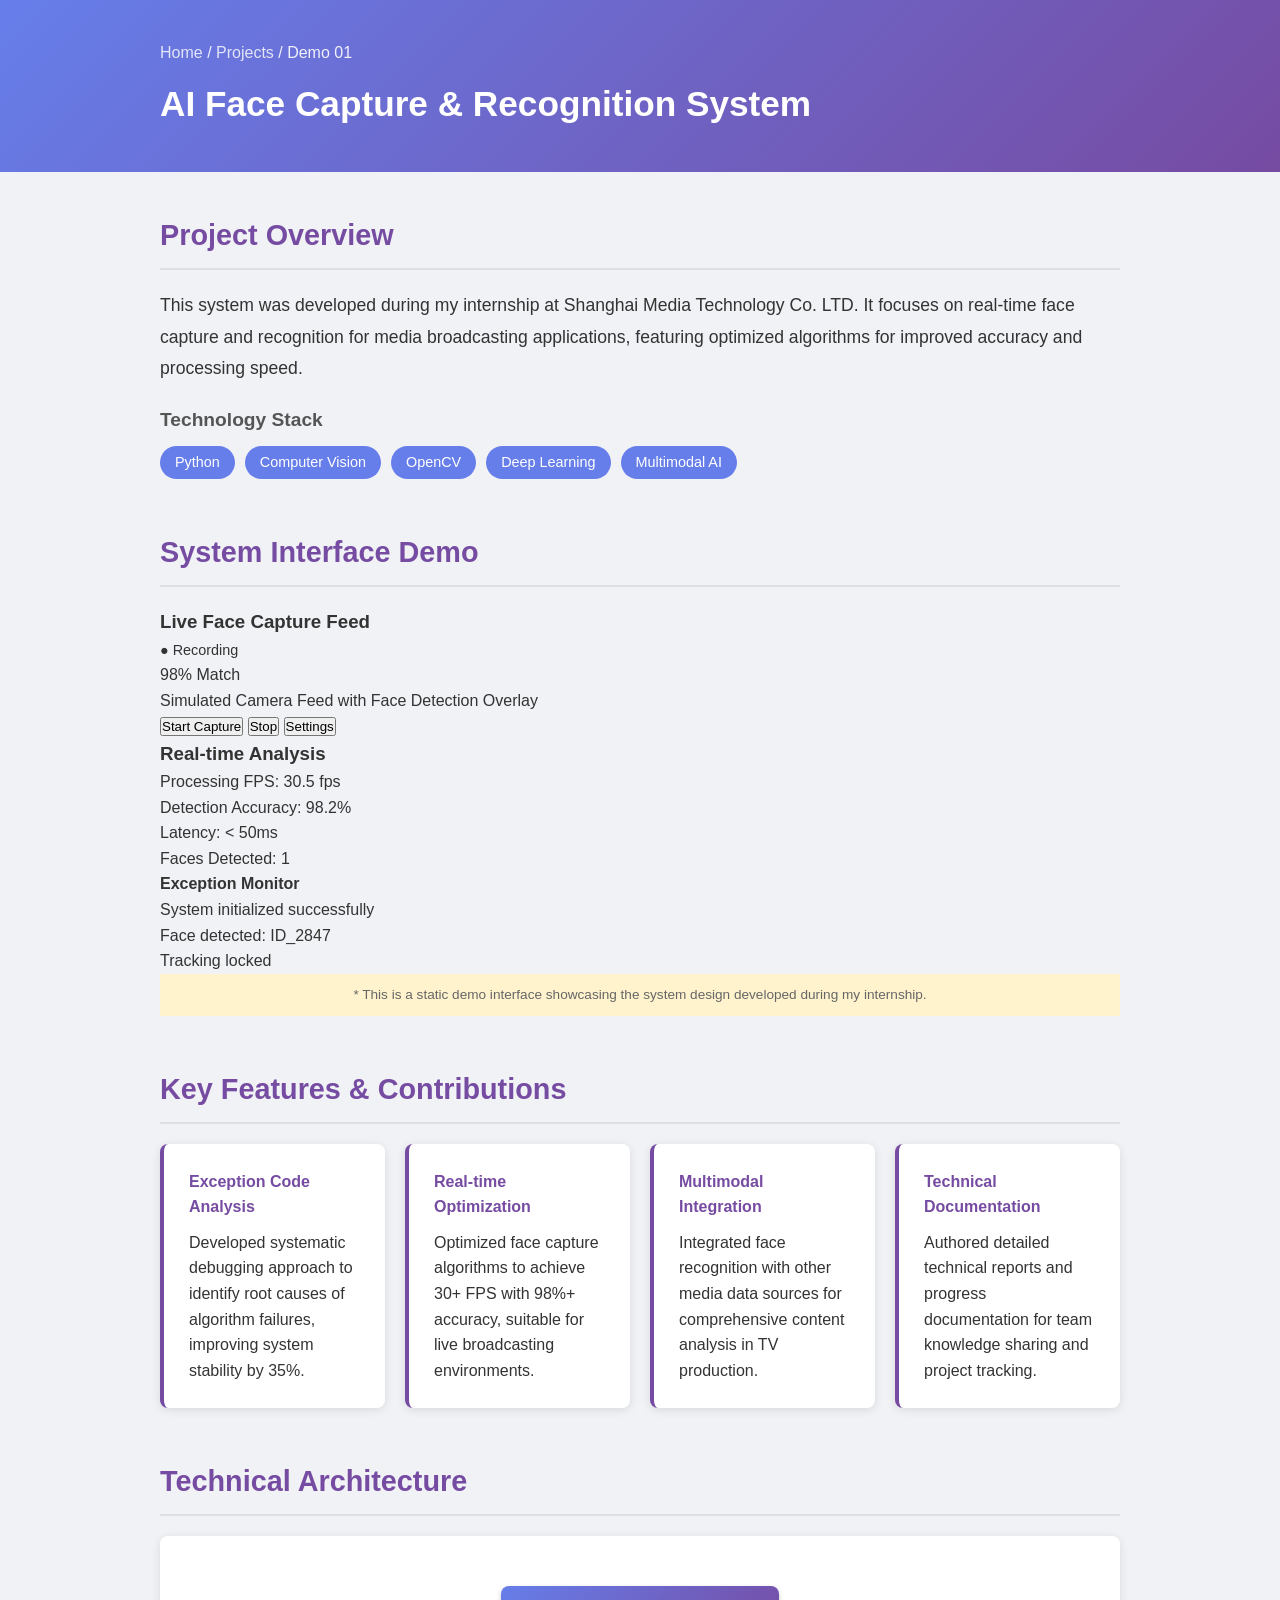
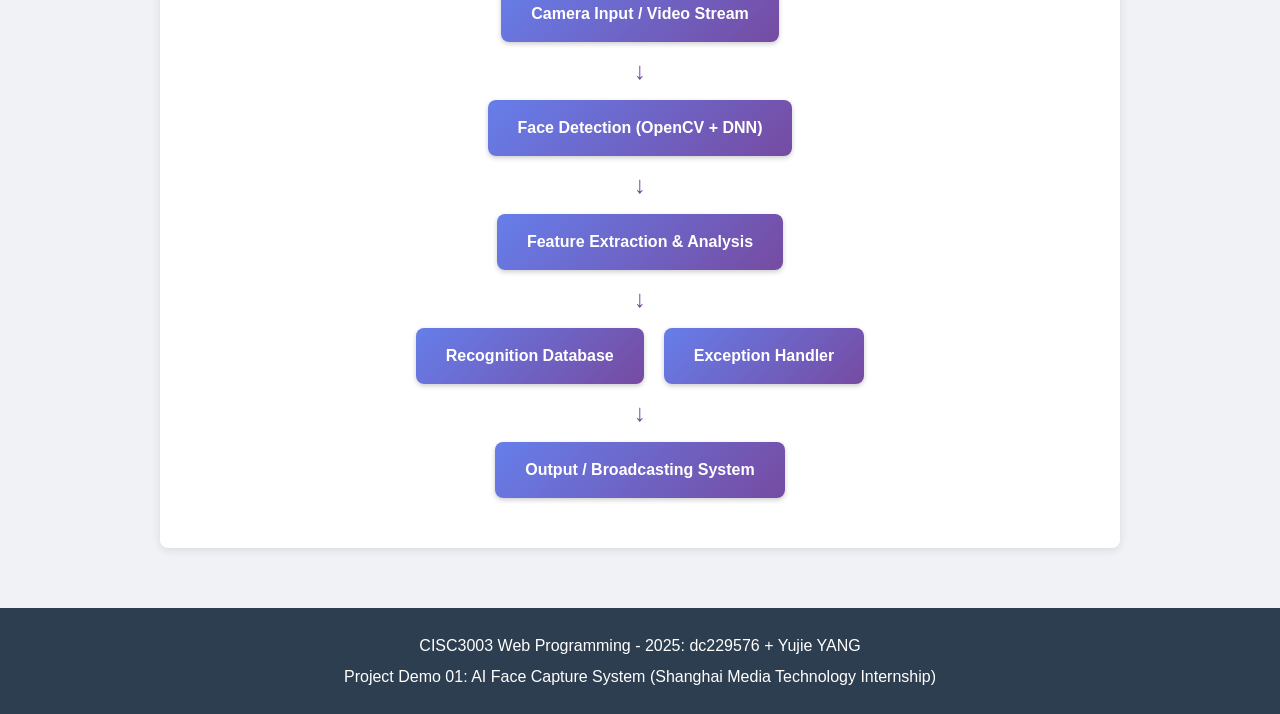
==== CISC3003-dc22982-indhassignment/cisc3003-IndAssgn-demo01.html @ 084a3706 "Add files via upload" ====
<!DOCTYPE html>
<html lang="en">
<head>
    <meta charset="UTF-8">
    <meta name="viewport" content="width=device-width, initial-scale=1.0">
    <title>Demo 01: AI Face Capture System</title>
    <link rel="stylesheet" href="css/cisc3003-IndAssgn-demo01.css">
</head>
<body>
    <header class="demo-header">
        <div class="container">
            <nav class="breadcrumb">
                <a href="cisc3003-IndAssgn.html">Home</a> / 
                <a href="cisc3003-IndAssgn-projects.html">Projects</a> / Demo 01
            </nav>
            <h1>AI Face Capture & Recognition System</h1>
        </div>
    </header>

    <main class="container">
        <section class="demo-intro">
            <h2>Project Overview</h2>
            <p>This system was developed during my internship at Shanghai Media Technology Co. LTD. It focuses on real-time face capture and recognition for media broadcasting applications, featuring optimized algorithms for improved accuracy and processing speed.</p>
            
            <div class="tech-stack">
                <h3>Technology Stack</h3>
                <div class="tech-tags">
                    <span class="tech">Python</span>
                    <span class="tech">Computer Vision</span>
                    <span class="tech">OpenCV</span>
                    <span class="tech">Deep Learning</span>
                    <span class="tech">Multimodal AI</span>
                </div>
            </div>
        </section>

        <section class="demo-interface">
            <h2>System Interface Demo</h2>
            <div class="system-container">
                <div class="camera-feed">
                    <div class="feed-header">
                        <h3>Live Face Capture Feed</h3>
                        <span class="status active">● Recording</span>
                    </div>
                    <div class="video-placeholder">
                        <div class="face-overlay">
                            <div class="face-box" style="top: 30%; left: 35%; width: 30%; height: 40%;">
                                <span class="confidence">98% Match</span>
                                <div class="landmarks">
                                    <div class="landmark" style="top: 30%; left: 30%;"></div>
                                    <div class="landmark" style="top: 30%; left: 70%;"></div>
                                    <div class="landmark" style="top: 60%; left: 50%;"></div>
                                </div>
                            </div>
                        </div>
                        <p class="feed-note">Simulated Camera Feed with Face Detection Overlay</p>
                    </div>
                    <div class="feed-controls">
                        <button class="control-btn">Start Capture</button>
                        <button class="control-btn">Stop</button>
                        <button class="control-btn">Settings</button>
                    </div>
                </div>

                <div class="analysis-panel">
                    <h3>Real-time Analysis</h3>
                    <div class="metric">
                        <span class="metric-label">Processing FPS:</span>
                        <span class="metric-value">30.5 fps</span>
                    </div>
                    <div class="metric">
                        <span class="metric-label">Detection Accuracy:</span>
                        <span class="metric-value">98.2%</span>
                    </div>
                    <div class="metric">
                        <span class="metric-label">Latency:</span>
                        <span class="metric-value">&lt; 50ms</span>
                    </div>
                    <div class="metric">
                        <span class="metric-label">Faces Detected:</span>
                        <span class="metric-value">1</span>
                    </div>
                    <div class="exception-log">
                        <h4>Exception Monitor</h4>
                        <div class="log-entry success">System initialized successfully</div>
                        <div class="log-entry info">Face detected: ID_2847</div>
                        <div class="log-entry success">Tracking locked</div>
                    </div>
                </div>
            </div>
            <p class="demo-note">* This is a static demo interface showcasing the system design developed during my internship.</p>
        </section>

        <section class="demo-features">
            <h2>Key Features & Contributions</h2>
            <div class="features-grid">
                <div class="feature-card">
                    <h4>Exception Code Analysis</h4>
                    <p>Developed systematic debugging approach to identify root causes of algorithm failures, improving system stability by 35%.</p>
                </div>
                <div class="feature-card">
                    <h4>Real-time Optimization</h4>
                    <p>Optimized face capture algorithms to achieve 30+ FPS with 98%+ accuracy, suitable for live broadcasting environments.</p>
                </div>
                <div class="feature-card">
                    <h4>Multimodal Integration</h4>
                    <p>Integrated face recognition with other media data sources for comprehensive content analysis in TV production.</p>
                </div>
                <div class="feature-card">
                    <h4>Technical Documentation</h4>
                    <p>Authored detailed technical reports and progress documentation for team knowledge sharing and project tracking.</p>
                </div>
            </div>
        </section>

        <section class="demo-architecture">
            <h2>Technical Architecture</h2>
            <div class="architecture-diagram">
                <div class="arch-layer">
                    <div class="arch-box">Camera Input / Video Stream</div>
                </div>
                <div class="arch-arrow">↓</div>
                <div class="arch-layer">
                    <div class="arch-box">Face Detection (OpenCV + DNN)</div>
                </div>
                <div class="arch-arrow">↓</div>
                <div class="arch-layer">
                    <div class="arch-box">Feature Extraction & Analysis</div>
                </div>
                <div class="arch-arrow">↓</div>
                <div class="arch-layer dual">
                    <div class="arch-box">Recognition Database</div>
                    <div class="arch-box">Exception Handler</div>
                </div>
                <div class="arch-arrow">↓</div>
                <div class="arch-layer">
                    <div class="arch-box">Output / Broadcasting System</div>
                </div>
            </div>
        </section>
    </main>

    <footer class="main-footer">
        <div class="container">
            <p>CISC3003 Web Programming - 2025: dc229576 + Yujie YANG</p>
            <p>Project Demo 01: AI Face Capture System (Shanghai Media Technology Internship)</p>
        </div>
    </footer>
</body>
</html>
---- CISC3003-dc22982-indhassignment/css/cisc3003-IndAssgn-demo01.css ----
* {
    margin: 0;
    padding: 0;
    box-sizing: border-box;
}

body {
    font-family: 'Segoe UI', Tahoma, Geneva, Verdana, sans-serif;
    line-height: 1.6;
    color: #333;
    background-color: #f0f2f5;
}

.container {
    max-width: 1000px;
    margin: 0 auto;
    padding: 0 20px;
}

/* Header */
.demo-header {
    background: linear-gradient(135deg, #667eea 0%, #764ba2 100%);
    color: white;
    padding: 40px 0;
    margin-bottom: 40px;
}

.breadcrumb a {
    color: rgba(255,255,255,0.9);
    text-decoration: none;
}

.breadcrumb {
    margin-bottom: 10px;
    opacity: 0.9;
}

.demo-header h1 {
    font-size: 2.2rem;
}

/* Sections */
section {
    margin-bottom: 50px;
}

section h2 {
    color: #764ba2;
    font-size: 1.8rem;
    margin-bottom: 20px;
    padding-bottom: 10px;
    border-bottom: 2px solid #e0e0e0;
}

/* Intro */
.demo-intro p {
    font-size: 1.1rem;
    line-height: 1.8;
    margin-bottom: 20px;
}

.tech-stack h3 {
    color: #555;
    margin-bottom: 10px;
    font-size: 1.2rem;
}

.tech-tags {
    display: flex;
    flex-wrap: wrap;
    gap: 10px;
}

.tech {
    background-color: #667eea;
    color: white;
    padding: 5px 15px;
    border-radius: 20px;
    font-size: 0.9rem;
}

/* Chat Interface */
.chat-container {
    background: white;
    border-radius: 12px;
    box-shadow: 0 5px 20px rgba(0,0,0,0.1);
    overflow: hidden;
    max-width: 700px;
    margin: 0 auto;
}

.chat-header {
    background-color: #764ba2;
    color: white;
    padding: 15px 20px;
    display: flex;
    justify-content: space-between;
    align-items: center;
}

.status {
    font-size: 0.9rem;
}

.status.online {
    color: #2ecc71;
}

.chat-messages {
    padding: 20px;
    min-height: 300px;
    background-color: #f8f9fa;
}

.message {
    display: flex;
    gap: 12px;
    margin-bottom: 20px;
}

.message.user {
    flex-direction: row-reverse;
}

.avatar {
    width: 40px;
    height: 40px;
    border-radius: 50%;
    background-color: #764ba2;
    color: white;
    display: flex;
    align-items: center;
    justify-content: center;
    font-weight: bold;
    font-size: 0.8rem;
    flex-shrink: 0;
}

.message.user .avatar {
    background-color: #667eea;
}

.content {
    background: white;
    padding: 12px 16px;
    border-radius: 12px;
    box-shadow: 0 1px 2px rgba(0,0,0,0.1);
    max-width: 70%;
}

.message.user .content {
    background-color: #667eea;
    color: white;
}

.content p {
    margin-bottom: 8px;
}

.content ul {
    margin-left: 20px;
    margin-top: 8px;
}

.source-tag {
    display: inline-block;
    background-color: #e8f5e9;
    color: #2e7d32;
    padding: 4px 8px;
    border-radius: 4px;
    font-size: 0.8rem;
    margin-top: 8px;
    font-weight: bold;
}

.chat-input {
    display: flex;
    padding: 15px;
    background-color: white;
    border-top: 1px solid #e0e0e0;
    gap: 10px;
}

.chat-input input {
    flex: 1;
    padding: 10px;
    border: 1px solid #ddd;
    border-radius: 20px;
    outline: none;
}

.chat-input button {
    background-color: #764ba2;
    color: white;
    border: none;
    padding: 10px 25px;
    border-radius: 20px;
    cursor: not-allowed;
    opacity: 0.6;
}

.demo-note {
    text-align: center;
    color: #666;
    font-size: 0.85rem;
    padding: 10px;
    background-color: #fff3cd;
    margin: 0;
}

/* Features */
.features-grid {
    display: grid;
    grid-template-columns: repeat(auto-fit, minmax(220px, 1fr));
    gap: 20px;
}

.feature-card {
    background: white;
    padding: 25px;
    border-radius: 8px;
    box-shadow: 0 2px 10px rgba(0,0,0,0.1);
    border-left: 4px solid #764ba2;
}

.feature-card h4 {
    color: #764ba2;
    margin-bottom: 10px;
}

/* Architecture */
.architecture-diagram {
    background: white;
    padding: 40px;
    border-radius: 8px;
    box-shadow: 0 2px 10px rgba(0,0,0,0.1);
    text-align: center;
}

.arch-layer {
    margin: 10px 0;
}

.arch-layer.dual {
    display: flex;
    justify-content: center;
    gap: 20px;
    flex-wrap: wrap;
}

.arch-box {
    background: linear-gradient(135deg, #667eea 0%, #764ba2 100%);
    color: white;
    padding: 15px 30px;
    border-radius: 8px;
    font-weight: bold;
    display: inline-block;
    box-shadow: 0 2px 5px rgba(0,0,0,0.2);
}

.arch-arrow {
    font-size: 24px;
    color: #764ba2;
    font-weight: bold;
}

/* Footer */
.main-footer {
    background-color: #2c3e50;
    color: white;
    text-align: center;
    padding: 20px 0;
    margin-top: 60px;
}

.main-footer p {
    margin: 5px 0;
}

@media (max-width: 768px) {
    .demo-header h1 {
        font-size: 1.8rem;
    }
    
    .content {
        max-width: 85%;
    }
}
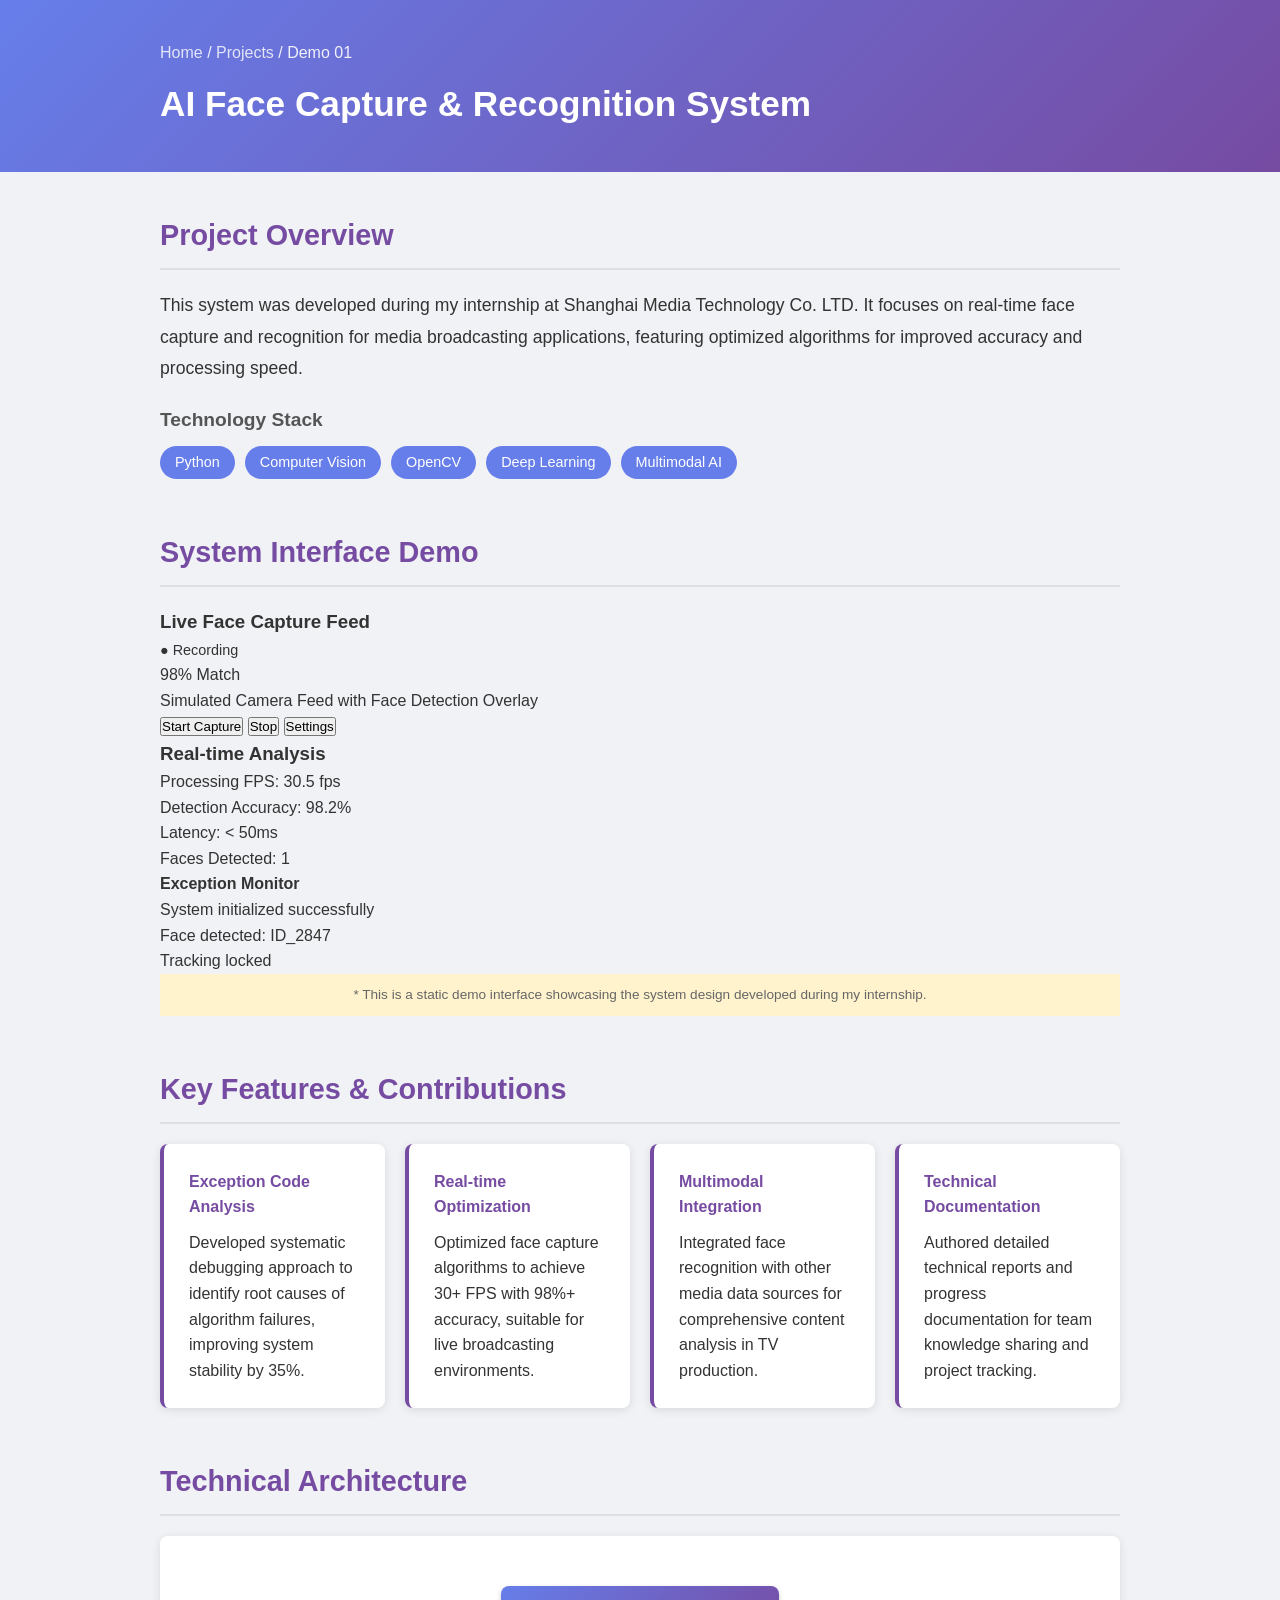
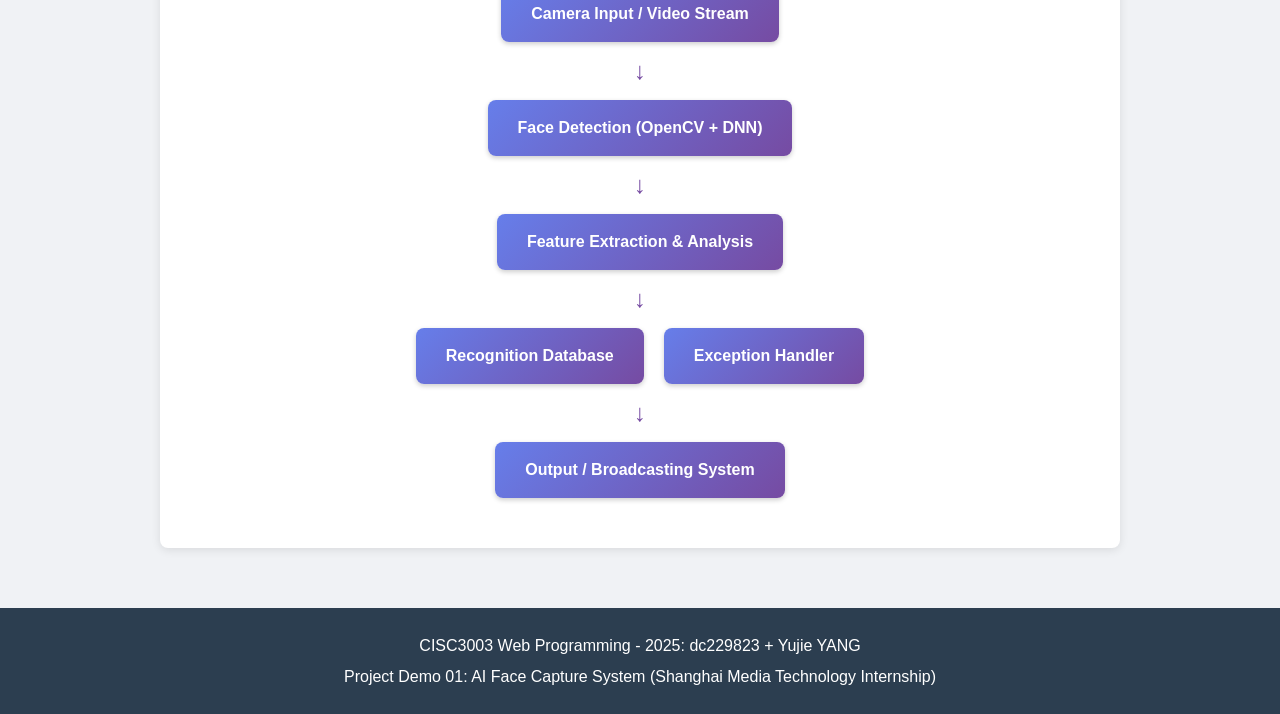
==== commit c0f56d36: "Add files via upload" ====
--- a/CISC3003-dc22982-indhassignment/cisc3003-IndAssgn-demo01.html
+++ b/CISC3003-dc22982-indhassignment/cisc3003-IndAssgn-demo01.html
@@ -142,7 +142,7 @@
 
     <footer class="main-footer">
         <div class="container">
-            <p>CISC3003 Web Programming - 2025: dc229576 + Yujie YANG</p>
+            <p>CISC3003 Web Programming - 2025: dc229823 + Yujie YANG</p>
             <p>Project Demo 01: AI Face Capture System (Shanghai Media Technology Internship)</p>
         </div>
     </footer>
